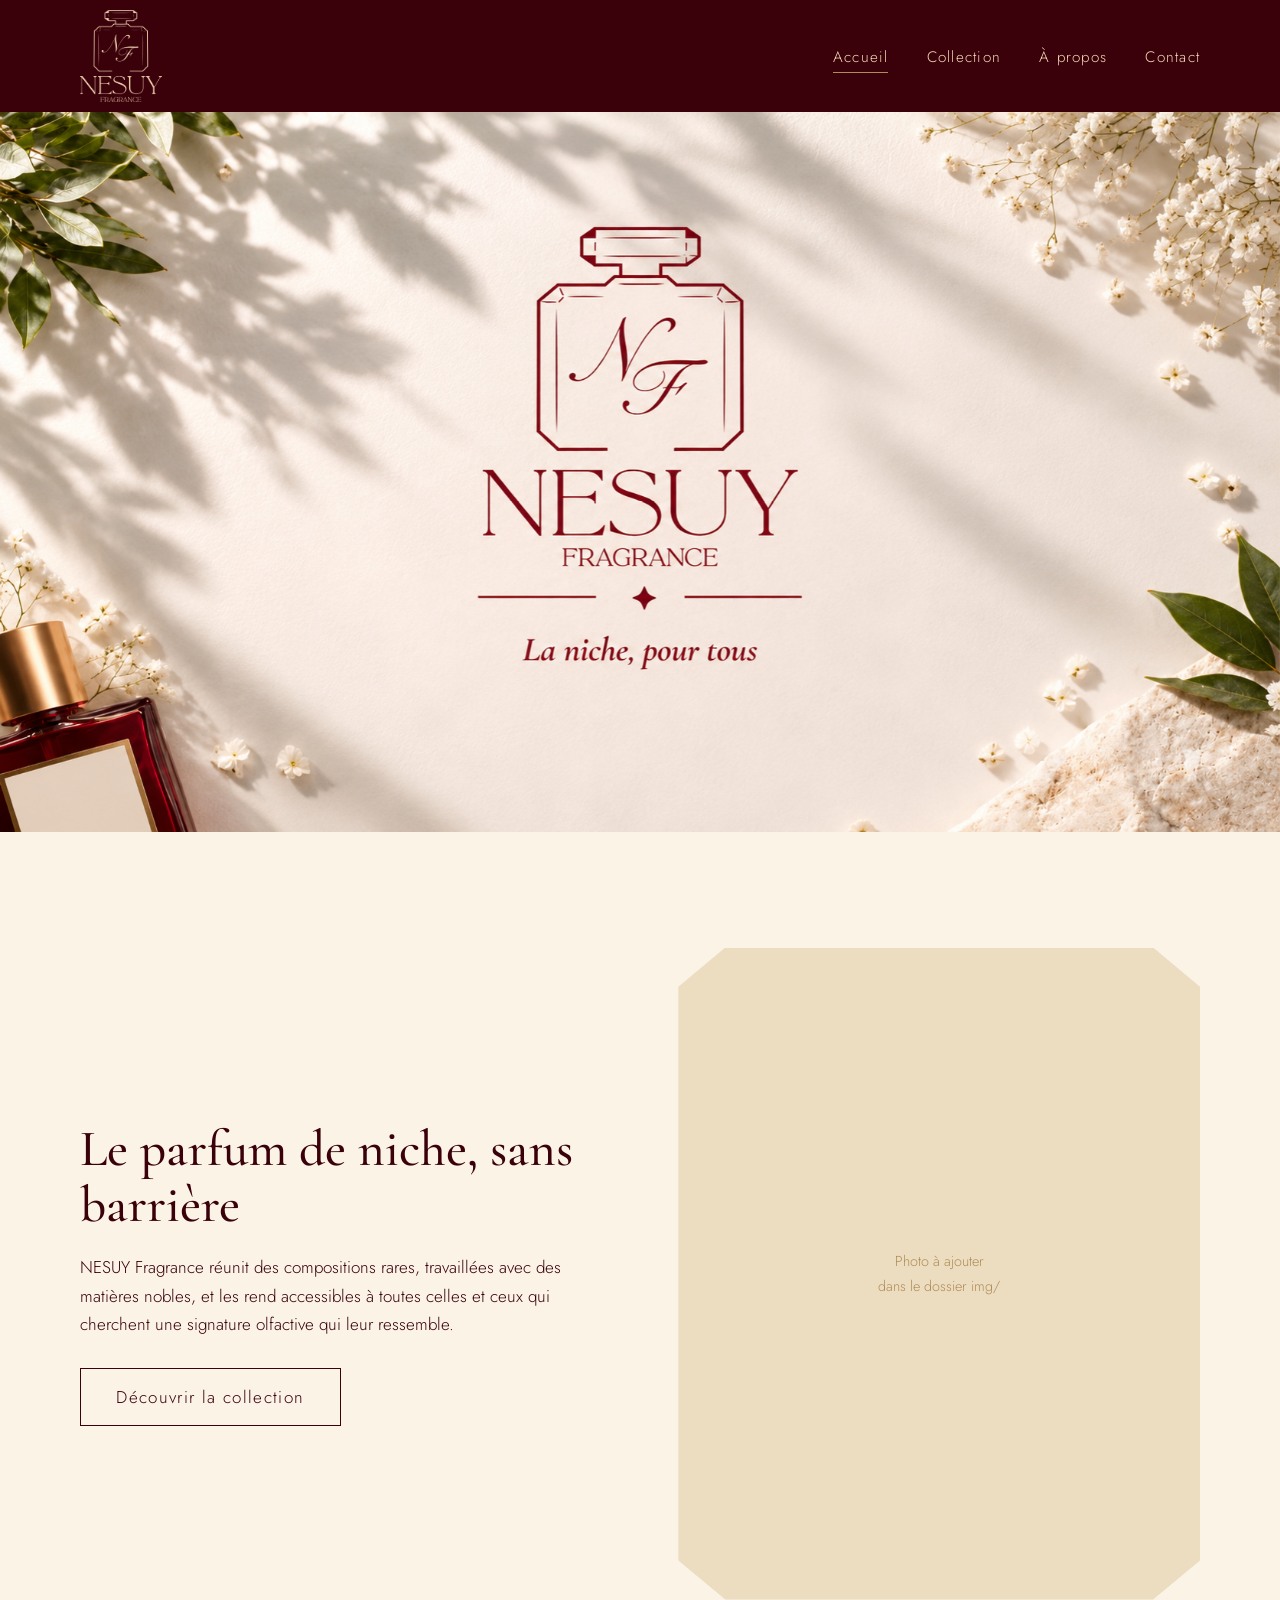
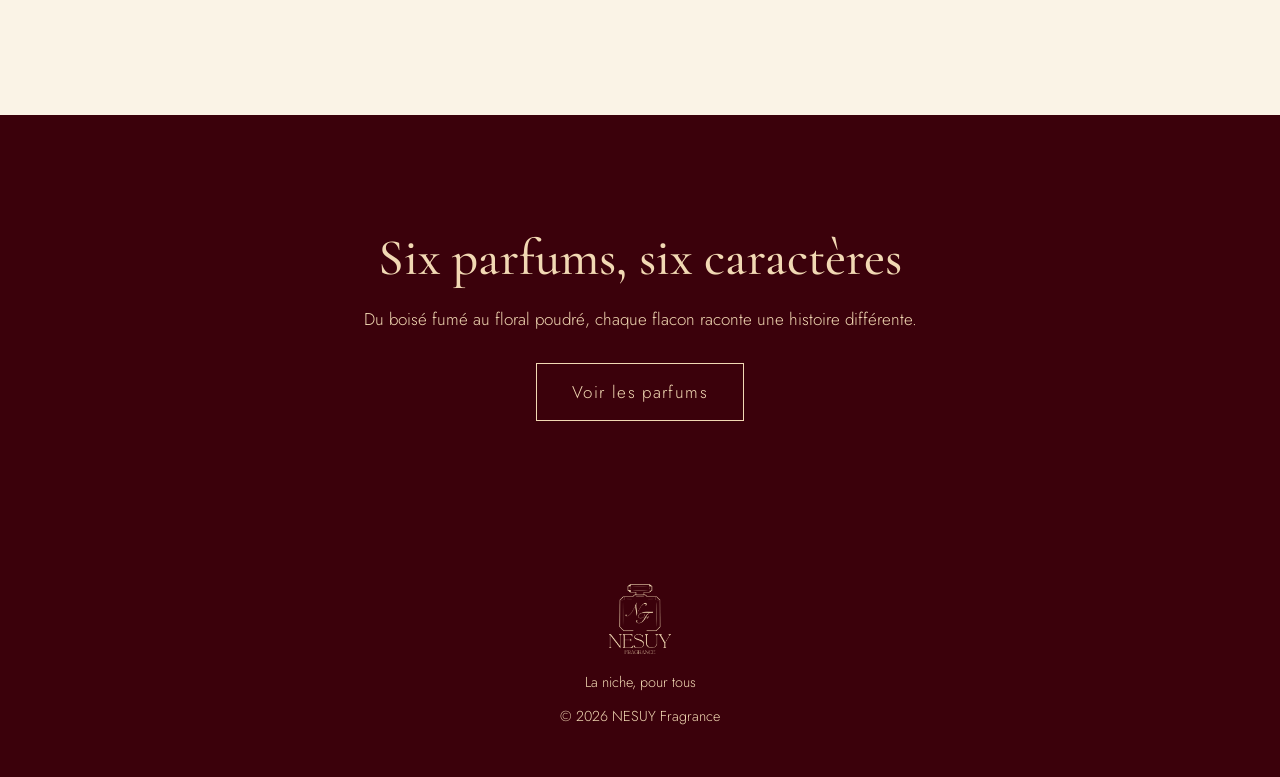
==== index.html @ 2c04b59e "Ajout de la page d'accueil" ====
<!DOCTYPE html>
<html lang="fr">
<head>
<meta charset="UTF-8">
<meta name="viewport" content="width=device-width, initial-scale=1">
<title>Accueil — NESUY Fragrance</title>
<meta name="description" content="NESUY Fragrance : parfums de niche pour tous.">

<link rel="preconnect" href="https://fonts.googleapis.com">
<link rel="preconnect" href="https://fonts.gstatic.com" crossorigin>

<link href="https://fonts.googleapis.com/css2?family=Cormorant+Garamond:ital,wght@0,500;1,500&family=Jost:wght@300;400&display=swap" rel="stylesheet">

<link rel="stylesheet" href="css/style.css">
</head>

<body>

<header>
<div class="wrap">

<a class="brand" href="index.html" aria-label="NESUY Fragrance, accueil">
<img src="img/logo-nesuy.png" alt="NESUY Fragrance">
</a>

<input type="checkbox" id="menu-toggle" class="menu-toggle" aria-label="Ouvrir le menu">

<label for="menu-toggle" class="burger">Menu</label>

<nav aria-label="Navigation principale">
<ul>
<li><a href="index.html" aria-current="page">Accueil</a></li>
<li><a href="collection.html">Collection</a></li>
<li><a href="a-propos.html">À propos</a></li>
<li><a href="contact.html">Contact</a></li>
</ul>
</nav>

</div>
</header>

<main>

<!-- IMAGE DE COUVERTURE -->
<section class="hero">

<picture>

    <!-- Image paysage pour PC -->
    <source
        media="(min-width: 821px)"
        srcset="img/Nesuy_paysage.png"
    >

    <!-- Image portrait pour mobile -->
    <img
        src="img/accueil-hero.jpg"
        alt="NESUY Fragrance, La niche, pour tous"
    >

</picture>

</section>

<section>
<div class="wrap split">

<div>
<h2>Le parfum de niche, sans barrière</h2>

<p>
NESUY Fragrance réunit des compositions rares, travaillées avec des matières nobles, et les rend accessibles à toutes celles et ceux qui cherchent une signature olfactive qui leur ressemble.
</p>

<a class="btn" href="collection.html">
Découvrir la collection
</a>
</div>

<!-- Emplacement photo -->
<div class="slot">
<img src="img/ambiance.jpg" alt="Ambiance NESUY Fragrance" onerror="this.remove()">
</div>

</div>
</section>

<section class="dark">

<div class="wrap" style="text-align:center">

<h2>Six parfums, six caractères</h2>

<p style="margin-inline:auto">
Du boisé fumé au floral poudré, chaque flacon raconte une histoire différente.
</p>

<a class="btn" href="collection.html">
Voir les parfums
</a>

</div>

</section>

</main>

<footer>

<div class="wrap">

<img src="img/logo-nesuy.png" alt="NESUY Fragrance">

<p style="margin-inline:auto">
La niche, pour tous
</p>

<p style="margin:.6rem auto 0">
© 2026 NESUY Fragrance
</p>

</div>

</footer>

</body>
</html>
---- css/style.css ----
:root {
    --vin: #3b010b;
    --vin2: #561220;
    --creme: #f1d8b3;
    --ivoire: #faf3e6;
    --or: #b08d57;

    --h: 112px;

    --serif: "Cormorant Garamond", Georgia, serif;
    --sans: "Jost", system-ui, sans-serif;
}

* {
    box-sizing: border-box;
    margin: 0;
    padding: 0;
}

html {
    scroll-behavior: smooth;
}

body {
    font: 300 1.0625rem / 1.7 var(--sans);
    background: var(--ivoire);
    color: var(--vin);
}

img {
    max-width: 100%;
    display: block;
}

a {
    color: inherit;
}

:focus-visible {
    outline: 2px solid var(--or);
    outline-offset: 3px;
}


h1,
h2,
h3 {
    font-family: var(--serif);
    font-weight: 500;
    line-height: 1.1;
}

h2 {
    font-size: clamp(2rem, 4vw, 3.2rem);
    margin-bottom: 1.2rem;
}

p {
    max-width: 62ch;
}

.wrap {
    width: min(1120px, 100% - 3rem);
    margin-inline: auto;
}

section {
    padding: clamp(4rem, 9vw, 7.5rem) 0;
}

.dark {
    background: var(--vin);
    color: var(--creme);
}


header {
    position: sticky;
    top: 0;
    z-index: 10;
    background: var(--vin);
    color: var(--creme);
}

header .wrap {
    display: flex;
    align-items: center;
    justify-content: space-between;
    height: var(--h);
}

.brand img {
    height: 92px;
    width: auto;
}

nav ul {
    display: flex;
    gap: 2.4rem;
    list-style: none;
}

nav a {
    text-decoration: none;
    font-size: 0.95rem;
    letter-spacing: 0.08em;
    padding: 0.3rem 0;
    border-bottom: 1px solid transparent;
    transition: border-color 0.3s;
}

nav a:hover,
nav a[aria-current] {
    border-color: var(--or);
}

.burger {
    display: none;
    background: none;
    border: 0;
    color: inherit;
    font: inherit;
    cursor: pointer;
    padding: 0.5rem;
}


.hero {
    position: relative;
    display: block;
    width: 100%;
    padding: 0;
    margin: 0;
    overflow: hidden;
    background: #e9dccb;
}

.hero picture {
    display: block;
    width: 100%;
}

.hero img {
    display: block;
    width: 100%;
    max-width: none;
    height: auto;
    object-fit: contain;
    animation: reveal 2.2s ease both;
}


@keyframes reveal {
    from {
        opacity: 0;
        transform: translateY(14px);
    }

    to {
        opacity: 1;
        transform: none;
    }
}


.split {
    display: grid;
    grid-template-columns: 1fr 1fr;
    gap: clamp(2rem, 6vw, 5rem);
    align-items: center;
}



.btn {
    display: inline-block;
    margin-top: 1.8rem;
    padding: 0.85rem 2.2rem;
    border: 1px solid currentColor;
    text-decoration: none;
    letter-spacing: 0.08em;
    transition: background 0.3s, color 0.3s;
}

.btn:hover {
    background: var(--vin);
    color: var(--creme);
}

.dark .btn:hover {
    background: var(--creme);
    color: var(--vin);
}



.slot {
    position: relative;
    aspect-ratio: 4 / 5;
    background: #ecdcc0;
    color: var(--or);
    display: grid;
    place-items: center;
    text-align: center;
    font-size: 0.9rem;
    overflow: hidden;

    clip-path: polygon(
        9% 0,
        91% 0,
        100% 6%,
        100% 94%,
        91% 100%,
        9% 100%,
        0 94%,
        0 6%
    );
}

.slot::before {
    content: "Photo à ajouter\A dans le dossier img/";
    white-space: pre;
}

.slot img {
    position: absolute;
    inset: 0;
    width: 200%;
    height: auto;
    object-fit: cover;
    background: #ecdcc0;
}


.slot.wide {
    aspect-ratio: 3 / 2;
}



.grid {
    display: grid;
    grid-template-columns: repeat(3, 1fr);
    gap: 3.5rem 2.5rem;
    margin-top: 3rem;
}

.item h3 {
    font-size: 1.9rem;
    margin: 1.3rem 0 0.2rem;
}

.item .fam {
    font: italic 500 1.15rem var(--serif);
    color: var(--or);
    margin-bottom: 0.6rem;
}

.item p {
    font-size: 0.97rem;
}

.intro {
    padding-bottom: 0;
}


.values {
    display: grid;
    grid-template-columns: repeat(3, 1fr);
    gap: 2.5rem;
    margin-top: 3rem;
}

.values div {
    border-left: 1px solid var(--or);
    padding-left: 1.4rem;
}

.values h3 {
    font-size: 1.6rem;
    margin-bottom: 0.4rem;
}

.contact dl {
    display: grid;
    grid-template-columns: auto 1fr;
    gap: 1rem 2rem;
    margin-top: 2rem;
}

.contact dt {
    font-family: var(--serif);
    font-size: 1.3rem;
    color: var(--or);
}

form {
    display: grid;
    gap: 1.1rem;
}

label {
    display: grid;
    gap: 0.3rem;
    font-size: 0.95rem;
}

input,
textarea {
    font: inherit;
    color: var(--vin);
    background: transparent;
    border: 0;
    border-bottom: 1px solid var(--vin);
    padding: 0.6rem 0;
    border-radius: 0;
}

textarea {
    min-height: 130px;
    resize: vertical;
}

button.btn {
    background: none;
    color: inherit;
    font: inherit;
    cursor: pointer;
    justify-self: start;
}



footer {
    background: var(--vin);
    color: var(--creme);
    padding: 3rem 0;
    text-align: center;
    font-size: 0.9rem;
}

footer img {
    height: 70px;
    margin: 0 auto 1rem;
}



@media (max-width: 820px) {

    :root {
        --h: 92px;
    }

    .brand img {
        height: 76px;
    }

    .burger {
        display: block;
    }

    nav {
        position: absolute;
        top: var(--h);
        left: 0;
        right: 0;
        background: var(--vin);
        display: none;
        padding: 1rem 1.5rem 2rem;
    }

    .menu-toggle:checked ~ nav {
        display: block;
    }

    nav ul {
        flex-direction: column;
        gap: 1.2rem;
    }

    .split,
    .grid,
    .values {
        grid-template-columns: 1fr;
    }

    .grid {
        gap: 3rem;
    }
}



.menu-toggle {
    position: absolute;
    opacity: 0;
    pointer-events: none;
}

.menu-toggle:focus-visible + .burger {
    outline: 2px solid var(--or);
    outline-offset: 3px;
}



@media (prefers-reduced-motion: reduce) {

    *,
    *::before,
    *::after {
        animation: none !important;
        transition: none !important;
    }

    html {
        scroll-behavior: auto;
    }
}
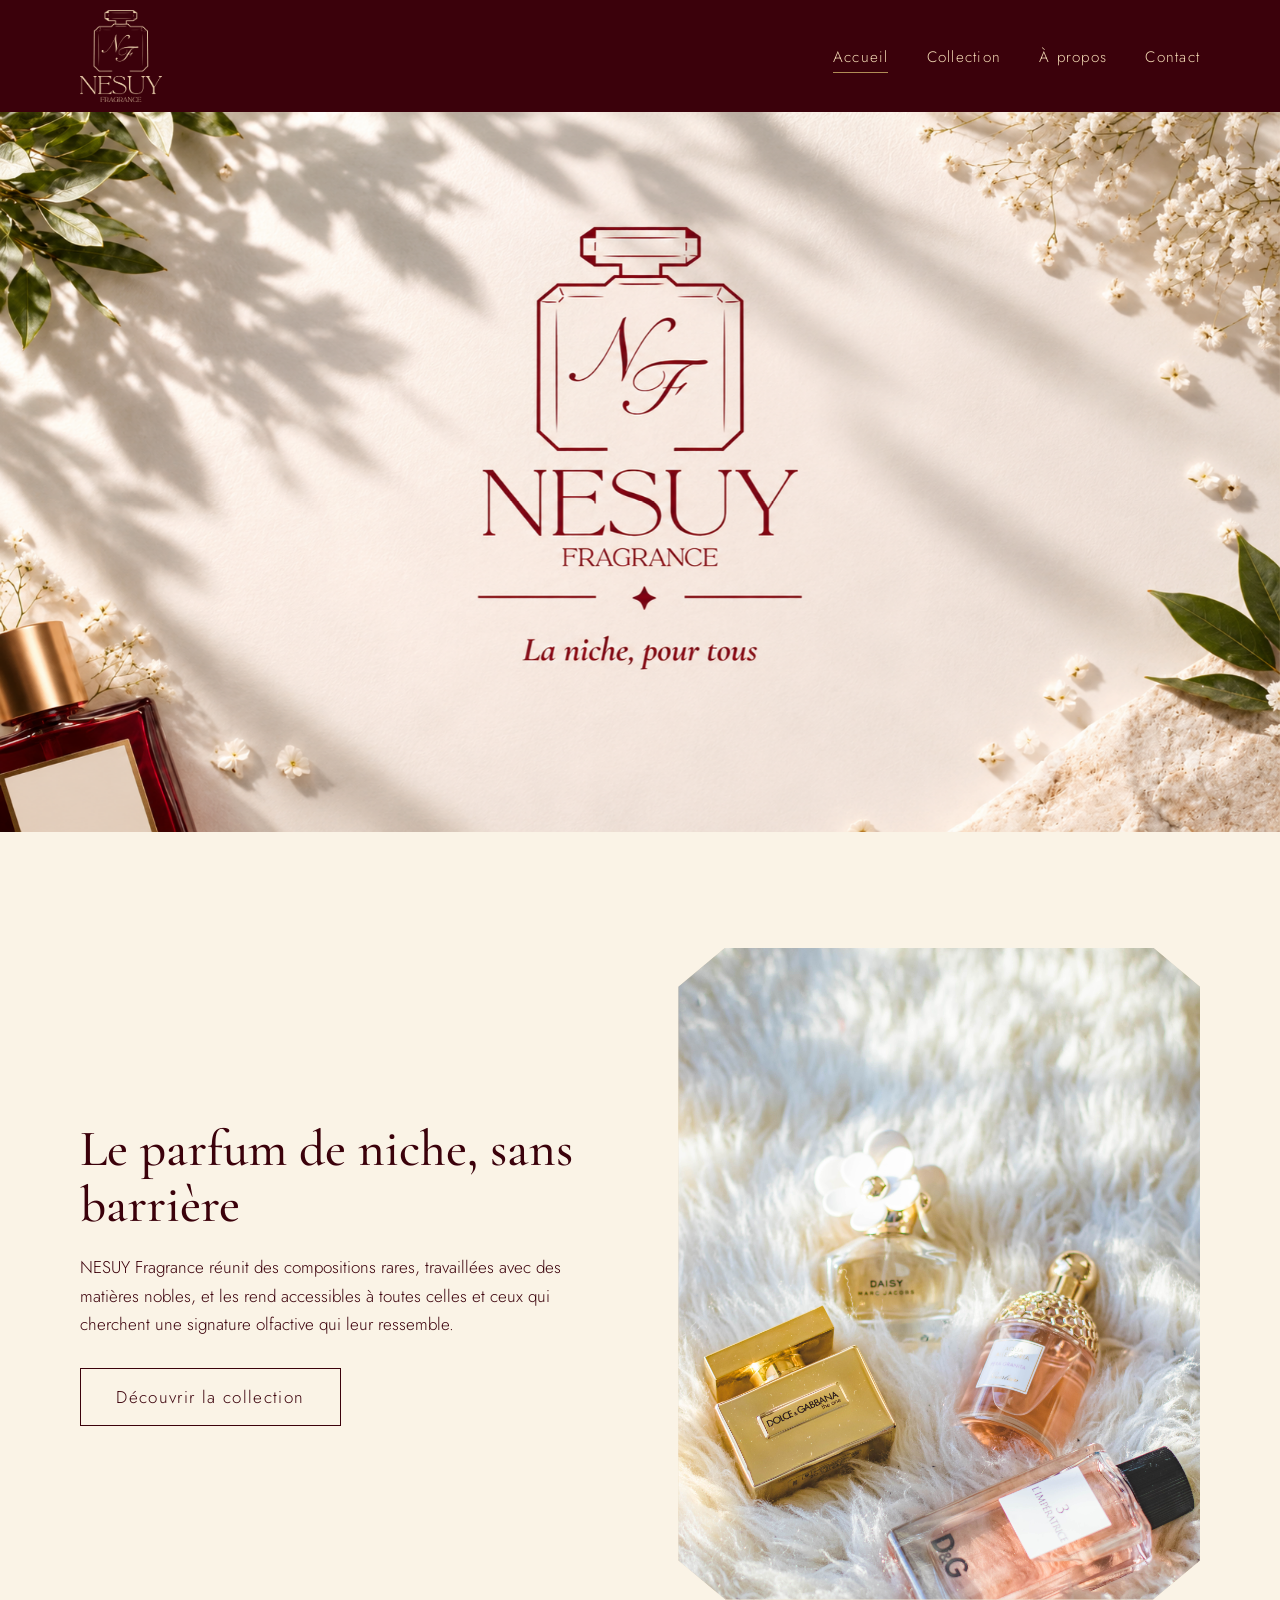
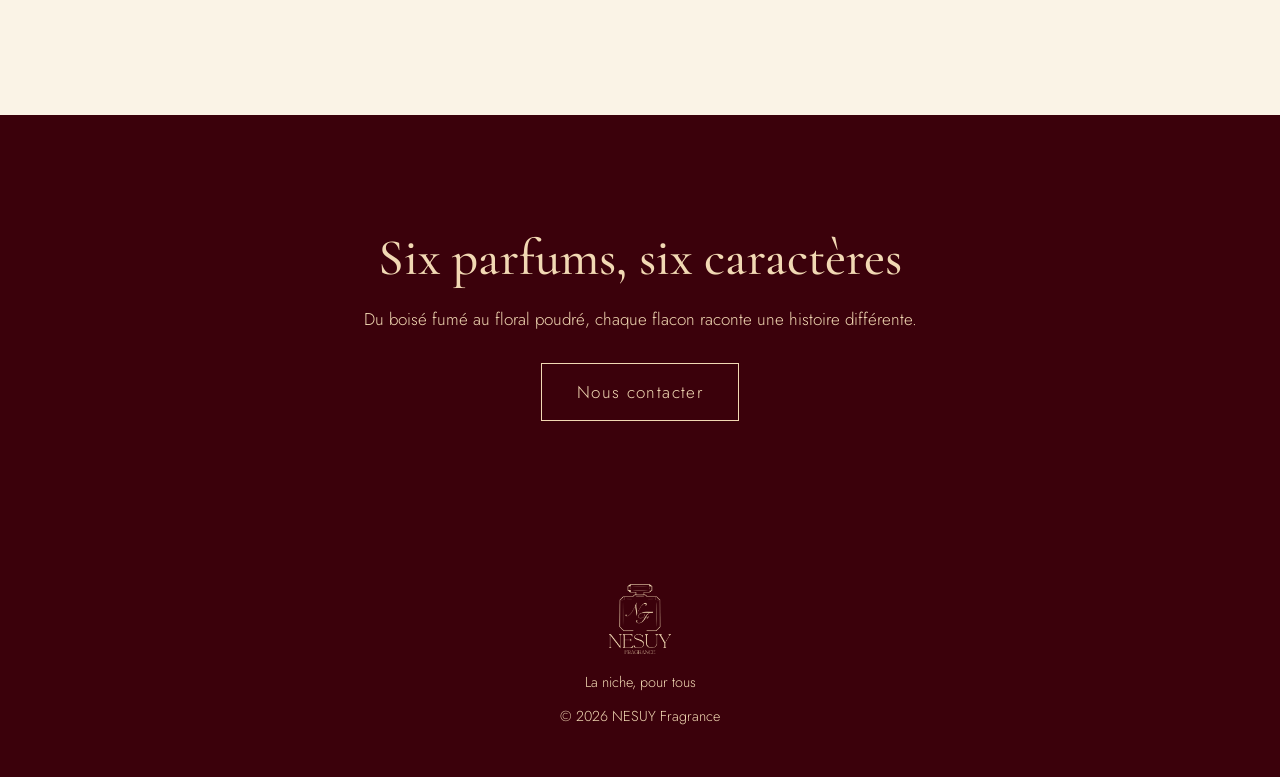
==== commit d351ab5f: "maj-Collection" ====
--- a/index.html
+++ b/index.html
@@ -79,8 +79,8 @@
 </div>
 
 <!-- Emplacement photo -->
-<div class="slot">
-<img src="img/ambiance.jpg" alt="Ambiance NESUY Fragrance" onerror="this.remove()">
+<div class="slot decor">
+<img src="img/parfum_accueil.jpg" alt="Ambiance NESUY Fragrance">
 </div>
 
 </div>
@@ -96,8 +96,8 @@
 Du boisé fumé au floral poudré, chaque flacon raconte une histoire différente.
 </p>
 
-<a class="btn" href="collection.html">
-Voir les parfums
+<a class="btn" href="contact.html">
+Nous contacter
 </a>
 
 </div>
--- a/css/style.css
+++ b/css/style.css
@@ -57,7 +57,7 @@
 }
 
 p {
-    max-width: 62ch;
+    max-width: 150ch;
 }
 
 .wrap {
